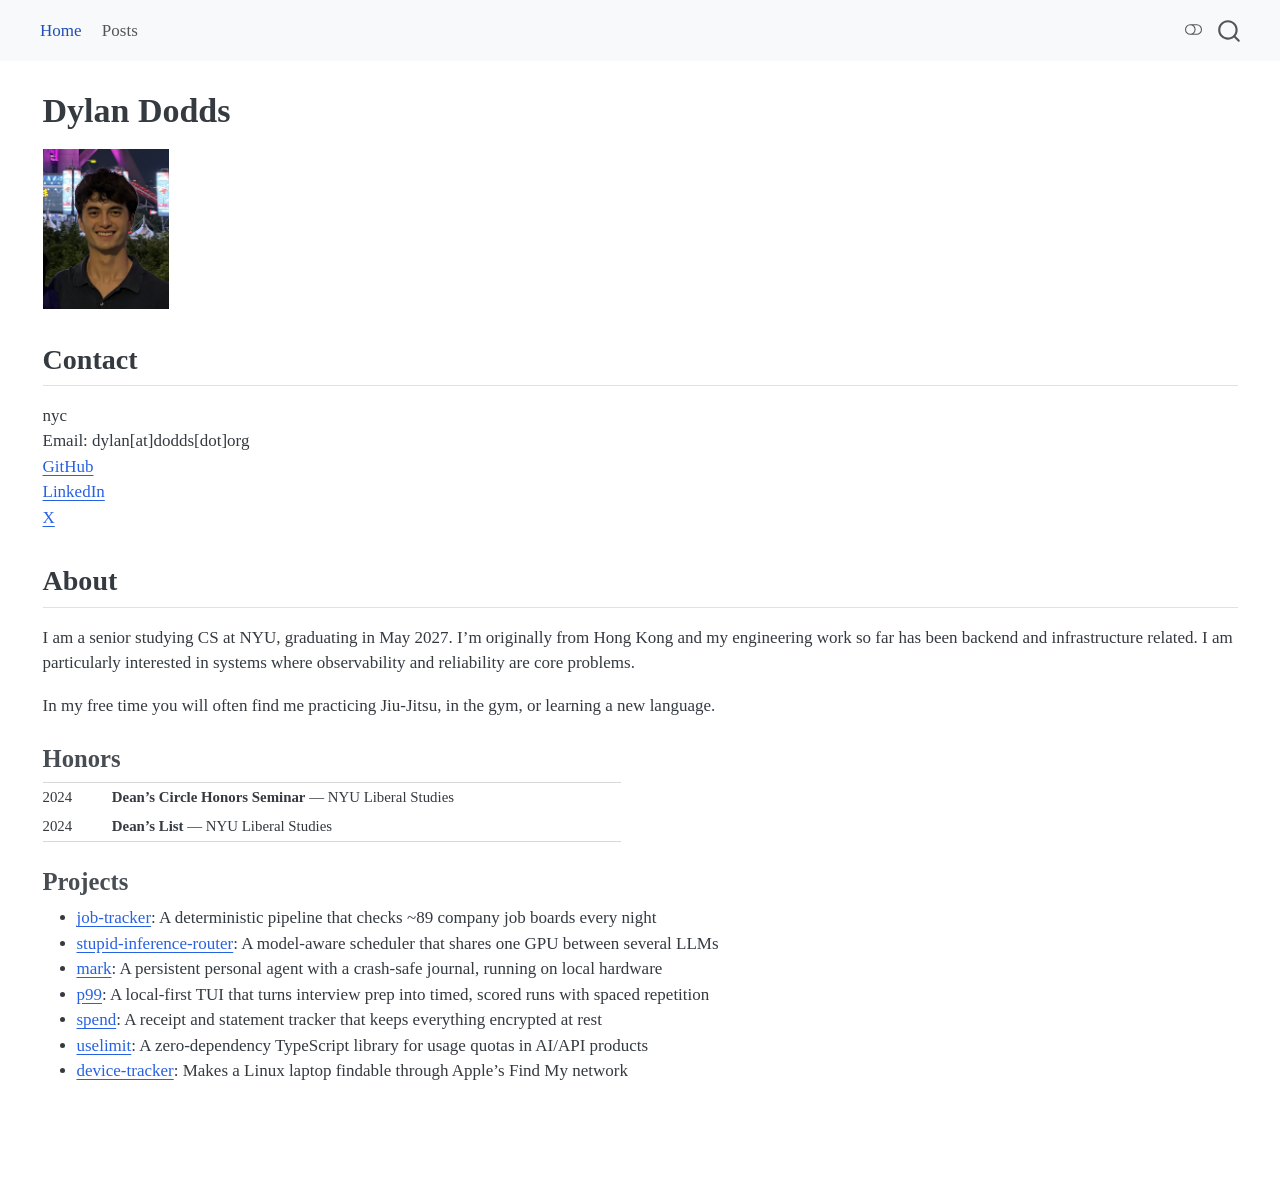
==== index.html @ 0f181d4d "Built site for gh-pages" ====
<!DOCTYPE html>
<html xmlns="http://www.w3.org/1999/xhtml" lang="en" xml:lang="en"><head>

<meta charset="utf-8">
<meta name="generator" content="quarto-1.9.38">

<meta name="viewport" content="width=device-width, initial-scale=1.0, user-scalable=yes">


<title>Dylan Dodds</title>
<style>
/* Default styles provided by pandoc.
** See https://pandoc.org/MANUAL.html#variables-for-html for config info.
*/
code{white-space: pre-wrap;}
span.smallcaps{font-variant: small-caps;}
div.columns{display: flex; gap: min(4vw, 1.5em);}
div.column{flex: auto; overflow-x: auto;}
div.hanging-indent{margin-left: 1.5em; text-indent: -1.5em;}
ul.task-list{list-style: none;}
ul.task-list li input[type="checkbox"] {
  width: 0.8em;
  margin: 0 0.8em 0.2em -1em; /* quarto-specific, see https://github.com/quarto-dev/quarto-cli/issues/4556 */ 
  vertical-align: middle;
}
</style>


<script src="site_libs/quarto-nav/quarto-nav.js"></script>
<script src="site_libs/quarto-nav/headroom.min.js"></script>
<script src="site_libs/clipboard/clipboard.min.js"></script>
<script src="site_libs/quarto-search/autocomplete.umd.js"></script>
<script src="site_libs/quarto-search/fuse.min.js"></script>
<script src="site_libs/quarto-search/quarto-search.js"></script>
<meta name="quarto:offset" content="./">
<script src="site_libs/quarto-html/quarto.js" type="module"></script>
<script src="site_libs/quarto-html/tabsets/tabsets.js" type="module"></script>
<script src="site_libs/quarto-html/popper.min.js"></script>
<script src="site_libs/quarto-html/tippy.umd.min.js"></script>
<script src="site_libs/quarto-html/anchor.min.js"></script>
<link href="site_libs/quarto-html/tippy.css" rel="stylesheet">
<link href="site_libs/quarto-html/quarto-syntax-highlighting-15634bcf2e68342d4ad2dfa704d543f6.css" rel="stylesheet" class="quarto-color-scheme" id="quarto-text-highlighting-styles">
<link href="site_libs/quarto-html/quarto-syntax-highlighting-dark-0a6b7249c26820e032cb0bd839ff02b1.css" rel="stylesheet" class="quarto-color-scheme quarto-color-alternate" id="quarto-text-highlighting-styles">
<link href="site_libs/quarto-html/quarto-syntax-highlighting-15634bcf2e68342d4ad2dfa704d543f6.css" rel="stylesheet" class="quarto-color-scheme-extra" id="quarto-text-highlighting-styles">
<script src="site_libs/bootstrap/bootstrap.min.js"></script>
<link href="site_libs/bootstrap/bootstrap-icons.css" rel="stylesheet">
<link href="site_libs/bootstrap/bootstrap-cee1462fabe726147a45f556baeccdc5.min.css" rel="stylesheet" append-hash="true" class="quarto-color-scheme" id="quarto-bootstrap" data-mode="light">
<link href="site_libs/bootstrap/bootstrap-dark-34559dc9b7cf51fc01126b88b835c85c.min.css" rel="stylesheet" append-hash="true" class="quarto-color-scheme quarto-color-alternate" id="quarto-bootstrap" data-mode="dark">
<link href="site_libs/bootstrap/bootstrap-cee1462fabe726147a45f556baeccdc5.min.css" rel="stylesheet" append-hash="true" class="quarto-color-scheme-extra" id="quarto-bootstrap" data-mode="light">
<script id="quarto-search-options" type="application/json">{
  "location": "navbar",
  "copy-button": false,
  "collapse-after": 3,
  "panel-placement": "end",
  "type": "overlay",
  "limit": 50,
  "keyboard-shortcut": [
    "f",
    "/",
    "s"
  ],
  "show-item-context": false,
  "language": {
    "search-no-results-text": "No results",
    "search-matching-documents-text": "matching documents",
    "search-copy-link-title": "Copy link to search",
    "search-hide-matches-text": "Hide additional matches",
    "search-more-match-text": "more match in this document",
    "search-more-matches-text": "more matches in this document",
    "search-clear-button-title": "Clear",
    "search-text-placeholder": "",
    "search-detached-cancel-button-title": "Cancel",
    "search-submit-button-title": "Submit",
    "search-label": "Search"
  }
}</script>


<link rel="stylesheet" href="styles.css">
</head>

<body class="nav-fixed fullcontent quarto-light"><script id="quarto-html-before-body" type="application/javascript">
    const toggleBodyColorMode = (bsSheetEl) => {
      const mode = bsSheetEl.getAttribute("data-mode");
      const bodyEl = window.document.querySelector("body");
      if (mode === "dark") {
        bodyEl.classList.add("quarto-dark");
        bodyEl.classList.remove("quarto-light");
      } else {
        bodyEl.classList.add("quarto-light");
        bodyEl.classList.remove("quarto-dark");
      }
    }
    const toggleBodyColorPrimary = () => {
      const bsSheetEl = window.document.querySelector("link#quarto-bootstrap:not([rel=disabled-stylesheet])");
      if (bsSheetEl) {
        toggleBodyColorMode(bsSheetEl);
      }
    }
    const setColorSchemeToggle = (alternate) => {
      const toggles = window.document.querySelectorAll('.quarto-color-scheme-toggle');
      for (let i=0; i < toggles.length; i++) {
        const toggle = toggles[i];
        if (toggle) {
          if (alternate) {
            toggle.classList.add("alternate");
          } else {
            toggle.classList.remove("alternate");
          }
        }
      }
    };
    const toggleColorMode = (alternate) => {
      // Switch the stylesheets
      const primaryStylesheets = window.document.querySelectorAll('link.quarto-color-scheme:not(.quarto-color-alternate)');
      const alternateStylesheets = window.document.querySelectorAll('link.quarto-color-scheme.quarto-color-alternate');
      manageTransitions('#quarto-margin-sidebar .nav-link', false);
      if (alternate) {
        // note: dark is layered on light, we don't disable primary!
        enableStylesheet(alternateStylesheets);
        for (const sheetNode of alternateStylesheets) {
          if (sheetNode.id === "quarto-bootstrap") {
            toggleBodyColorMode(sheetNode);
          }
        }
      } else {
        disableStylesheet(alternateStylesheets);
        enableStylesheet(primaryStylesheets)
        toggleBodyColorPrimary();
      }
      manageTransitions('#quarto-margin-sidebar .nav-link', true);
      // Switch the toggles
      setColorSchemeToggle(alternate)
      // Hack to workaround the fact that safari doesn't
      // properly recolor the scrollbar when toggling (#1455)
      if (navigator.userAgent.indexOf('Safari') > 0 && navigator.userAgent.indexOf('Chrome') == -1) {
        manageTransitions("body", false);
        window.scrollTo(0, 1);
        setTimeout(() => {
          window.scrollTo(0, 0);
          manageTransitions("body", true);
        }, 40);
      }
    }
    const disableStylesheet = (stylesheets) => {
      for (let i=0; i < stylesheets.length; i++) {
        const stylesheet = stylesheets[i];
        stylesheet.rel = 'disabled-stylesheet';
      }
    }
    const enableStylesheet = (stylesheets) => {
      for (let i=0; i < stylesheets.length; i++) {
        const stylesheet = stylesheets[i];
        if(stylesheet.rel !== 'stylesheet') { // for Chrome, which will still FOUC without this check
          stylesheet.rel = 'stylesheet';
        }
      }
    }
    const manageTransitions = (selector, allowTransitions) => {
      const els = window.document.querySelectorAll(selector);
      for (let i=0; i < els.length; i++) {
        const el = els[i];
        if (allowTransitions) {
          el.classList.remove('notransition');
        } else {
          el.classList.add('notransition');
        }
      }
    }
    const isFileUrl = () => {
      return window.location.protocol === 'file:';
    }
    const hasAlternateSentinel = () => {
      let styleSentinel = getColorSchemeSentinel();
      if (styleSentinel !== null) {
        return styleSentinel === "alternate";
      } else {
        return false;
      }
    }
    const setStyleSentinel = (alternate) => {
      const value = alternate ? "alternate" : "default";
      if (!isFileUrl()) {
        window.localStorage.setItem("quarto-color-scheme", value);
      } else {
        localAlternateSentinel = value;
      }
    }
    const getColorSchemeSentinel = () => {
      if (!isFileUrl()) {
        const storageValue = window.localStorage.getItem("quarto-color-scheme");
        return storageValue != null ? storageValue : localAlternateSentinel;
      } else {
        return localAlternateSentinel;
      }
    }
    const toggleGiscusIfUsed = (isAlternate, darkModeDefault) => {
      const baseTheme = document.querySelector('#giscus-base-theme')?.value ?? 'light';
      const alternateTheme = document.querySelector('#giscus-alt-theme')?.value ?? 'dark';
      let newTheme = '';
      if(authorPrefersDark) {
        newTheme = isAlternate ? baseTheme : alternateTheme;
      } else {
        newTheme = isAlternate ? alternateTheme : baseTheme;
      }
      const changeGiscusTheme = () => {
        // From: https://github.com/giscus/giscus/issues/336
        const sendMessage = (message) => {
          const iframe = document.querySelector('iframe.giscus-frame');
          if (!iframe) return;
          iframe.contentWindow.postMessage({ giscus: message }, 'https://giscus.app');
        }
        sendMessage({
          setConfig: {
            theme: newTheme
          }
        });
      }
      const isGiscussLoaded = window.document.querySelector('iframe.giscus-frame') !== null;
      if (isGiscussLoaded) {
        changeGiscusTheme();
      }
    };
    const authorPrefersDark = false;
    const darkModeDefault = authorPrefersDark;
      document.querySelector('link#quarto-text-highlighting-styles.quarto-color-scheme-extra').rel = 'disabled-stylesheet';
      document.querySelector('link#quarto-bootstrap.quarto-color-scheme-extra').rel = 'disabled-stylesheet';
    let localAlternateSentinel = darkModeDefault ? 'alternate' : 'default';
    // Dark / light mode switch
    window.quartoToggleColorScheme = () => {
      // Read the current dark / light value
      let toAlternate = !hasAlternateSentinel();
      toggleColorMode(toAlternate);
      setStyleSentinel(toAlternate);
      toggleGiscusIfUsed(toAlternate, darkModeDefault);
      window.dispatchEvent(new Event('resize'));
    };
    // Switch to dark mode if need be
    if (hasAlternateSentinel()) {
      toggleColorMode(true);
    } else {
      toggleColorMode(false);
    }
  </script>

<div id="quarto-search-results"></div>
  <header id="quarto-header" class="headroom fixed-top">
    <nav class="navbar navbar-expand-lg " data-bs-theme="dark">
      <div class="navbar-container container-fluid">
            <div id="quarto-search" class="" title="Search"></div>
          <button class="navbar-toggler" type="button" data-bs-toggle="collapse" data-bs-target="#navbarCollapse" aria-controls="navbarCollapse" role="menu" aria-expanded="false" aria-label="Toggle navigation" onclick="if (window.quartoToggleHeadroom) { window.quartoToggleHeadroom(); }">
  <span class="navbar-toggler-icon"></span>
</button>
          <div class="collapse navbar-collapse" id="navbarCollapse">
            <ul class="navbar-nav navbar-nav-scroll me-auto">
  <li class="nav-item">
    <a class="nav-link active" href="./index.html" aria-current="page"> 
<span class="menu-text">Home</span></a>
  </li>  
  <li class="nav-item">
    <a class="nav-link" href="./posts.html"> 
<span class="menu-text">Posts</span></a>
  </li>  
</ul>
          </div> <!-- /navcollapse -->
            <div class="quarto-navbar-tools">
  <a href="" class="quarto-color-scheme-toggle quarto-navigation-tool  px-1" onclick="window.quartoToggleColorScheme(); return false;" title="Toggle dark mode"><i class="bi"></i></a>
</div>
      </div> <!-- /container-fluid -->
    </nav>
</header>
<!-- content -->
<div id="quarto-content" class="quarto-container page-columns page-rows-contents page-layout-article page-navbar">
<!-- sidebar -->
<!-- margin-sidebar -->
    
<!-- main -->
<main class="content" id="quarto-document-content">


<header id="title-block-header" class="quarto-title-block default">
<div class="quarto-title">
<h1 class="title">Dylan Dodds</h1>
</div>



<div class="quarto-title-meta">

    
  
    
  </div>
  


</header>


<p><img src="images/yourphoto.png" alt="Photo of Dylan Dodds" height="160"></p>
<section id="contact" class="level2">
<h2 class="anchored" data-anchor-id="contact">Contact</h2>
<div class="line-block">nyc<br>
Email: dylan[at]dodds[dot]org<br>
<a href="https://github.com/ida314">GitHub</a><br>
<a href="https://linkedin.com/in/dylandodds">LinkedIn</a><br>
<a href="https://x.com/dyd852">X</a></div>
</section>
<section id="about" class="level2">
<h2 class="anchored" data-anchor-id="about">About</h2>
<p>I am a senior studying CS at NYU, graduating in May 2027. I’m originally from Hong Kong and my engineering work so far has been backend and infrastructure related. I am particularly interested in systems where observability and reliability are core problems.</p>
<p>In my free time you will often find me practicing Jiu-Jitsu, in the gym, or learning a new language.</p>
<section id="honors" class="level3">
<h3 class="anchored" data-anchor-id="honors">Honors</h3>
<table class="table-borderless honors-table caption-top table">
<colgroup>
<col style="width: 12%">
<col style="width: 88%">
</colgroup>
<tbody>
<tr class="odd">
<td style="text-align: left;">2024</td>
<td style="text-align: left;"><strong>Dean’s Circle Honors Seminar</strong> — NYU Liberal Studies</td>
</tr>
<tr class="even">
<td style="text-align: left;">2024</td>
<td style="text-align: left;"><strong>Dean’s List</strong> — NYU Liberal Studies</td>
</tr>
</tbody>
</table>
</section>
<section id="projects" class="level3">
<h3 class="anchored" data-anchor-id="projects">Projects</h3>
<ul>
<li><a href="https://github.com/ida314/job-tracker">job-tracker</a>: A deterministic pipeline that checks ~89 company job boards every night</li>
<li><a href="https://github.com/ida314/stupid-inference-router">stupid-inference-router</a>: A model-aware scheduler that shares one GPU between several LLMs</li>
<li><a href="https://github.com/ida314/mark">mark</a>: A persistent personal agent with a crash-safe journal, running on local hardware</li>
<li><a href="https://github.com/ida314/p99">p99</a>: A local-first TUI that turns interview prep into timed, scored runs with spaced repetition</li>
<li><a href="https://github.com/ida314/spend">spend</a>: A receipt and statement tracker that keeps everything encrypted at rest</li>
<li><a href="https://github.com/ida314/uselimit">uselimit</a>: A zero-dependency TypeScript library for usage quotas in AI/API products</li>
<li><a href="https://github.com/ida314/device-tracker">device-tracker</a>: Makes a Linux laptop findable through Apple’s Find My network</li>
</ul>


</section>
</section>

</main> <!-- /main -->
<script id="quarto-html-after-body" type="application/javascript">
  window.document.addEventListener("DOMContentLoaded", function (event) {
    // Ensure there is a toggle, if there isn't float one in the top right
    if (window.document.querySelector('.quarto-color-scheme-toggle') === null) {
      const a = window.document.createElement('a');
      a.classList.add('top-right');
      a.classList.add('quarto-color-scheme-toggle');
      a.href = "";
      a.onclick = function() { try { window.quartoToggleColorScheme(); } catch {} return false; };
      const i = window.document.createElement("i");
      i.classList.add('bi');
      a.appendChild(i);
      window.document.body.appendChild(a);
    }
    setColorSchemeToggle(hasAlternateSentinel())
    const icon = "";
    const anchorJS = new window.AnchorJS();
    anchorJS.options = {
      placement: 'right',
      icon: icon
    };
    anchorJS.add('.anchored');
    const isCodeAnnotation = (el) => {
      for (const clz of el.classList) {
        if (clz.startsWith('code-annotation-')) {                     
          return true;
        }
      }
      return false;
    }
    const onCopySuccess = function(e) {
      // button target
      const button = e.trigger;
      // don't keep focus
      button.blur();
      // flash "checked"
      button.classList.add('code-copy-button-checked');
      var currentTitle = button.getAttribute("title");
      button.setAttribute("title", "Copied!");
      let tooltip;
      if (window.bootstrap) {
        button.setAttribute("data-bs-toggle", "tooltip");
        button.setAttribute("data-bs-placement", "left");
        button.setAttribute("data-bs-title", "Copied!");
        tooltip = new bootstrap.Tooltip(button, 
          { trigger: "manual", 
            customClass: "code-copy-button-tooltip",
            offset: [0, -8]});
        tooltip.show();    
      }
      setTimeout(function() {
        if (tooltip) {
          tooltip.hide();
          button.removeAttribute("data-bs-title");
          button.removeAttribute("data-bs-toggle");
          button.removeAttribute("data-bs-placement");
        }
        button.setAttribute("title", currentTitle);
        button.classList.remove('code-copy-button-checked');
      }, 1000);
      // clear code selection
      e.clearSelection();
    }
    const getTextToCopy = function(trigger) {
      const outerScaffold = trigger.parentElement.cloneNode(true);
      const codeEl = outerScaffold.querySelector('code');
      for (const childEl of codeEl.children) {
        if (isCodeAnnotation(childEl)) {
          childEl.remove();
        }
      }
      return codeEl.innerText;
    }
    const clipboard = new window.ClipboardJS('.code-copy-button:not([data-in-quarto-modal])', {
      text: getTextToCopy
    });
    clipboard.on('success', onCopySuccess);
    if (window.document.getElementById('quarto-embedded-source-code-modal')) {
      const clipboardModal = new window.ClipboardJS('.code-copy-button[data-in-quarto-modal]', {
        text: getTextToCopy,
        container: window.document.getElementById('quarto-embedded-source-code-modal')
      });
      clipboardModal.on('success', onCopySuccess);
    }
      var localhostRegex = new RegExp(/^(?:http|https):\/\/localhost\:?[0-9]*\//);
      var mailtoRegex = new RegExp(/^mailto:/);
        var filterRegex = new RegExp("https:\/\/dylanyuma\.com");
      var isInternal = (href) => {
          return filterRegex.test(href) || localhostRegex.test(href) || mailtoRegex.test(href);
      }
      // Inspect non-navigation links and adorn them if external
     var links = window.document.querySelectorAll('a[href]:not(.nav-link):not(.navbar-brand):not(.toc-action):not(.sidebar-link):not(.sidebar-item-toggle):not(.pagination-link):not(.no-external):not([aria-hidden]):not(.dropdown-item):not(.quarto-navigation-tool):not(.about-link)');
      for (var i=0; i<links.length; i++) {
        const link = links[i];
        if (!isInternal(link.href)) {
          // undo the damage that might have been done by quarto-nav.js in the case of
          // links that we want to consider external
          if (link.dataset.originalHref !== undefined) {
            link.href = link.dataset.originalHref;
          }
        }
      }
    function tippyHover(el, contentFn, onTriggerFn, onUntriggerFn) {
      const config = {
        allowHTML: true,
        maxWidth: 500,
        delay: 100,
        arrow: false,
        appendTo: function(el) {
            return el.parentElement;
        },
        interactive: true,
        interactiveBorder: 10,
        theme: 'quarto',
        placement: 'bottom-start',
      };
      if (contentFn) {
        config.content = contentFn;
      }
      if (onTriggerFn) {
        config.onTrigger = onTriggerFn;
      }
      if (onUntriggerFn) {
        config.onUntrigger = onUntriggerFn;
      }
      window.tippy(el, config); 
    }
    const noterefs = window.document.querySelectorAll('a[role="doc-noteref"]');
    for (var i=0; i<noterefs.length; i++) {
      const ref = noterefs[i];
      tippyHover(ref, function() {
        // use id or data attribute instead here
        let href = ref.getAttribute('data-footnote-href') || ref.getAttribute('href');
        try { href = new URL(href).hash; } catch {}
        const id = href.replace(/^#\/?/, "");
        const note = window.document.getElementById(id);
        if (note) {
          return note.innerHTML;
        } else {
          return "";
        }
      });
    }
    const xrefs = window.document.querySelectorAll('a.quarto-xref');
    const processXRef = (id, note) => {
      // Strip column container classes
      const stripColumnClz = (el) => {
        el.classList.remove("page-full", "page-columns");
        if (el.children) {
          for (const child of el.children) {
            stripColumnClz(child);
          }
        }
      }
      stripColumnClz(note)
      if (id === null || id.startsWith('sec-')) {
        // Special case sections, only their first couple elements
        const container = document.createElement("div");
        if (note.children && note.children.length > 2) {
          container.appendChild(note.children[0].cloneNode(true));
          for (let i = 1; i < note.children.length; i++) {
            const child = note.children[i];
            if (child.tagName === "P" && child.innerText === "") {
              continue;
            } else {
              container.appendChild(child.cloneNode(true));
              break;
            }
          }
          if (window.Quarto?.typesetMath) {
            window.Quarto.typesetMath(container);
          }
          return container.innerHTML
        } else {
          if (window.Quarto?.typesetMath) {
            window.Quarto.typesetMath(note);
          }
          return note.innerHTML;
        }
      } else {
        // Remove any anchor links if they are present
        const anchorLink = note.querySelector('a.anchorjs-link');
        if (anchorLink) {
          anchorLink.remove();
        }
        if (window.Quarto?.typesetMath) {
          window.Quarto.typesetMath(note);
        }
        if (note.classList.contains("callout")) {
          return note.outerHTML;
        } else {
          return note.innerHTML;
        }
      }
    }
    for (var i=0; i<xrefs.length; i++) {
      const xref = xrefs[i];
      tippyHover(xref, undefined, function(instance) {
        instance.disable();
        let url = xref.getAttribute('href');
        let hash = undefined; 
        if (url.startsWith('#')) {
          hash = url;
        } else {
          try { hash = new URL(url).hash; } catch {}
        }
        if (hash) {
          const id = hash.replace(/^#\/?/, "");
          const note = window.document.getElementById(id);
          if (note !== null) {
            try {
              const html = processXRef(id, note.cloneNode(true));
              instance.setContent(html);
            } finally {
              instance.enable();
              instance.show();
            }
          } else {
            // See if we can fetch this
            fetch(url.split('#')[0])
            .then(res => res.text())
            .then(html => {
              const parser = new DOMParser();
              const htmlDoc = parser.parseFromString(html, "text/html");
              const note = htmlDoc.getElementById(id);
              if (note !== null) {
                const html = processXRef(id, note);
                instance.setContent(html);
              } 
            }).finally(() => {
              instance.enable();
              instance.show();
            });
          }
        } else {
          // See if we can fetch a full url (with no hash to target)
          // This is a special case and we should probably do some content thinning / targeting
          fetch(url)
          .then(res => res.text())
          .then(html => {
            const parser = new DOMParser();
            const htmlDoc = parser.parseFromString(html, "text/html");
            const note = htmlDoc.querySelector('main.content');
            if (note !== null) {
              // This should only happen for chapter cross references
              // (since there is no id in the URL)
              // remove the first header
              if (note.children.length > 0 && note.children[0].tagName === "HEADER") {
                note.children[0].remove();
              }
              const html = processXRef(null, note);
              instance.setContent(html);
            } 
          }).finally(() => {
            instance.enable();
            instance.show();
          });
        }
      }, function(instance) {
      });
    }
        let selectedAnnoteEl;
        const selectorForAnnotation = ( cell, annotation) => {
          let cellAttr = 'data-code-cell="' + cell + '"';
          let lineAttr = 'data-code-annotation="' +  annotation + '"';
          const selector = 'span[' + cellAttr + '][' + lineAttr + ']';
          return selector;
        }
        const selectCodeLines = (annoteEl) => {
          const doc = window.document;
          const targetCell = annoteEl.getAttribute("data-target-cell");
          const targetAnnotation = annoteEl.getAttribute("data-target-annotation");
          const annoteSpan = window.document.querySelector(selectorForAnnotation(targetCell, targetAnnotation));
          const lines = annoteSpan.getAttribute("data-code-lines").split(",");
          const lineIds = lines.map((line) => {
            return targetCell + "-" + line;
          })
          let top = null;
          let height = null;
          let parent = null;
          if (lineIds.length > 0) {
              //compute the position of the single el (top and bottom and make a div)
              const el = window.document.getElementById(lineIds[0]);
              top = el.offsetTop;
              height = el.offsetHeight;
              parent = el.parentElement.parentElement;
            if (lineIds.length > 1) {
              const lastEl = window.document.getElementById(lineIds[lineIds.length - 1]);
              const bottom = lastEl.offsetTop + lastEl.offsetHeight;
              height = bottom - top;
            }
            if (top !== null && height !== null && parent !== null) {
              // cook up a div (if necessary) and position it 
              let div = window.document.getElementById("code-annotation-line-highlight");
              if (div === null) {
                div = window.document.createElement("div");
                div.setAttribute("id", "code-annotation-line-highlight");
                div.style.position = 'absolute';
                parent.appendChild(div);
              }
              div.style.top = top - 2 + "px";
              div.style.height = height + 4 + "px";
              div.style.left = 0;
              let gutterDiv = window.document.getElementById("code-annotation-line-highlight-gutter");
              if (gutterDiv === null) {
                gutterDiv = window.document.createElement("div");
                gutterDiv.setAttribute("id", "code-annotation-line-highlight-gutter");
                gutterDiv.style.position = 'absolute';
                const codeCell = window.document.getElementById(targetCell);
                const gutter = codeCell.querySelector('.code-annotation-gutter');
                gutter.appendChild(gutterDiv);
              }
              gutterDiv.style.top = top - 2 + "px";
              gutterDiv.style.height = height + 4 + "px";
            }
            selectedAnnoteEl = annoteEl;
          }
        };
        const unselectCodeLines = () => {
          const elementsIds = ["code-annotation-line-highlight", "code-annotation-line-highlight-gutter"];
          elementsIds.forEach((elId) => {
            const div = window.document.getElementById(elId);
            if (div) {
              div.remove();
            }
          });
          selectedAnnoteEl = undefined;
        };
          // Handle positioning of the toggle
      window.addEventListener(
        "resize",
        throttle(() => {
          elRect = undefined;
          if (selectedAnnoteEl) {
            selectCodeLines(selectedAnnoteEl);
          }
        }, 10)
      );
      function throttle(fn, ms) {
      let throttle = false;
      let timer;
        return (...args) => {
          if(!throttle) { // first call gets through
              fn.apply(this, args);
              throttle = true;
          } else { // all the others get throttled
              if(timer) clearTimeout(timer); // cancel #2
              timer = setTimeout(() => {
                fn.apply(this, args);
                timer = throttle = false;
              }, ms);
          }
        };
      }
        // Attach click handler to the DT
        const annoteDls = window.document.querySelectorAll('dt[data-target-cell]');
        for (const annoteDlNode of annoteDls) {
          annoteDlNode.addEventListener('click', (event) => {
            const clickedEl = event.target;
            if (clickedEl !== selectedAnnoteEl) {
              unselectCodeLines();
              const activeEl = window.document.querySelector('dt[data-target-cell].code-annotation-active');
              if (activeEl) {
                activeEl.classList.remove('code-annotation-active');
              }
              selectCodeLines(clickedEl);
              clickedEl.classList.add('code-annotation-active');
            } else {
              // Unselect the line
              unselectCodeLines();
              clickedEl.classList.remove('code-annotation-active');
            }
          });
        }
    const findCites = (el) => {
      const parentEl = el.parentElement;
      if (parentEl) {
        const cites = parentEl.dataset.cites;
        if (cites) {
          return {
            el,
            cites: cites.split(' ')
          };
        } else {
          return findCites(el.parentElement)
        }
      } else {
        return undefined;
      }
    };
    var bibliorefs = window.document.querySelectorAll('a[role="doc-biblioref"]');
    for (var i=0; i<bibliorefs.length; i++) {
      const ref = bibliorefs[i];
      const citeInfo = findCites(ref);
      if (citeInfo) {
        tippyHover(citeInfo.el, function() {
          var popup = window.document.createElement('div');
          citeInfo.cites.forEach(function(cite) {
            var citeDiv = window.document.createElement('div');
            citeDiv.classList.add('hanging-indent');
            citeDiv.classList.add('csl-entry');
            var biblioDiv = window.document.getElementById('ref-' + cite);
            if (biblioDiv) {
              citeDiv.innerHTML = biblioDiv.innerHTML;
            }
            popup.appendChild(citeDiv);
          });
          return popup.innerHTML;
        });
      }
    }
  });
  </script>
</div> <!-- /content -->




</body></html>
---- site_libs/quarto-html/tippy.css ----
.tippy-box[data-animation=fade][data-state=hidden]{opacity:0}[data-tippy-root]{max-width:calc(100vw - 10px)}.tippy-box{position:relative;background-color:#333;color:#fff;border-radius:4px;font-size:14px;line-height:1.4;white-space:normal;outline:0;transition-property:transform,visibility,opacity}.tippy-box[data-placement^=top]>.tippy-arrow{bottom:0}.tippy-box[data-placement^=top]>.tippy-arrow:before{bottom:-7px;left:0;border-width:8px 8px 0;border-top-color:initial;transform-origin:center top}.tippy-box[data-placement^=bottom]>.tippy-arrow{top:0}.tippy-box[data-placement^=bottom]>.tippy-arrow:before{top:-7px;left:0;border-width:0 8px 8px;border-bottom-color:initial;transform-origin:center bottom}.tippy-box[data-placement^=left]>.tippy-arrow{right:0}.tippy-box[data-placement^=left]>.tippy-arrow:before{border-width:8px 0 8px 8px;border-left-color:initial;right:-7px;transform-origin:center left}.tippy-box[data-placement^=right]>.tippy-arrow{left:0}.tippy-box[data-placement^=right]>.tippy-arrow:before{left:-7px;border-width:8px 8px 8px 0;border-right-color:initial;transform-origin:center right}.tippy-box[data-inertia][data-state=visible]{transition-timing-function:cubic-bezier(.54,1.5,.38,1.11)}.tippy-arrow{width:16px;height:16px;color:#333}.tippy-arrow:before{content:"";position:absolute;border-color:transparent;border-style:solid}.tippy-content{position:relative;padding:5px 9px;z-index:1}
---- site_libs/quarto-html/quarto-syntax-highlighting-15634bcf2e68342d4ad2dfa704d543f6.css ----
/* quarto syntax highlight colors */
:root {
  --quarto-hl-ot-color: #003B4F;
  --quarto-hl-at-color: #657422;
  --quarto-hl-ss-color: #20794D;
  --quarto-hl-an-color: #5E5E5E;
  --quarto-hl-fu-color: #4758AB;
  --quarto-hl-st-color: #20794D;
  --quarto-hl-cf-color: #003B4F;
  --quarto-hl-op-color: #5E5E5E;
  --quarto-hl-er-color: #AD0000;
  --quarto-hl-bn-color: #AD0000;
  --quarto-hl-al-color: #AD0000;
  --quarto-hl-va-color: #111111;
  --quarto-hl-bu-color: inherit;
  --quarto-hl-ex-color: inherit;
  --quarto-hl-pp-color: #AD0000;
  --quarto-hl-in-color: #5E5E5E;
  --quarto-hl-vs-color: #20794D;
  --quarto-hl-wa-color: #5E5E5E;
  --quarto-hl-do-color: #5E5E5E;
  --quarto-hl-im-color: #00769E;
  --quarto-hl-ch-color: #20794D;
  --quarto-hl-dt-color: #AD0000;
  --quarto-hl-fl-color: #AD0000;
  --quarto-hl-co-color: #5E5E5E;
  --quarto-hl-cv-color: #5E5E5E;
  --quarto-hl-cn-color: #8f5902;
  --quarto-hl-sc-color: #5E5E5E;
  --quarto-hl-dv-color: #AD0000;
  --quarto-hl-kw-color: #003B4F;
}

/* other quarto variables */
:root {
  --quarto-font-monospace: SFMono-Regular, Menlo, Monaco, Consolas, "Liberation Mono", "Courier New", monospace;
}

/* syntax highlight based on Pandoc's rules */
pre > code.sourceCode > span {
  color: #003B4F;
}

code.sourceCode > span {
  color: #003B4F;
}

div.sourceCode,
div.sourceCode pre.sourceCode {
  color: #003B4F;
}

/* Normal */
code span {
  color: #003B4F;
}

/* Alert */
code span.al {
  color: #AD0000;
  font-style: inherit;
}

/* Annotation */
code span.an {
  color: #5E5E5E;
  font-style: inherit;
}

/* Attribute */
code span.at {
  color: #657422;
  font-style: inherit;
}

/* BaseN */
code span.bn {
  color: #AD0000;
  font-style: inherit;
}

/* BuiltIn */
code span.bu {
  font-style: inherit;
}

/* ControlFlow */
code span.cf {
  color: #003B4F;
  font-weight: bold;
  font-style: inherit;
}

/* Char */
code span.ch {
  color: #20794D;
  font-style: inherit;
}

/* Constant */
code span.cn {
  color: #8f5902;
  font-style: inherit;
}

/* Comment */
code span.co {
  color: #5E5E5E;
  font-style: inherit;
}

/* CommentVar */
code span.cv {
  color: #5E5E5E;
  font-style: italic;
}

/* Documentation */
code span.do {
  color: #5E5E5E;
  font-style: italic;
}

/* DataType */
code span.dt {
  color: #AD0000;
  font-style: inherit;
}

/* DecVal */
code span.dv {
  color: #AD0000;
  font-style: inherit;
}

/* Error */
code span.er {
  color: #AD0000;
  font-style: inherit;
}

/* Extension */
code span.ex {
  font-style: inherit;
}

/* Float */
code span.fl {
  color: #AD0000;
  font-style: inherit;
}

/* Function */
code span.fu {
  color: #4758AB;
  font-style: inherit;
}

/* Import */
code span.im {
  color: #00769E;
  font-style: inherit;
}

/* Information */
code span.in {
  color: #5E5E5E;
  font-style: inherit;
}

/* Keyword */
code span.kw {
  color: #003B4F;
  font-weight: bold;
  font-style: inherit;
}

/* Operator */
code span.op {
  color: #5E5E5E;
  font-style: inherit;
}

/* Other */
code span.ot {
  color: #003B4F;
  font-style: inherit;
}

/* Preprocessor */
code span.pp {
  color: #AD0000;
  font-style: inherit;
}

/* SpecialChar */
code span.sc {
  color: #5E5E5E;
  font-style: inherit;
}

/* SpecialString */
code span.ss {
  color: #20794D;
  font-style: inherit;
}

/* String */
code span.st {
  color: #20794D;
  font-style: inherit;
}

/* Variable */
code span.va {
  color: #111111;
  font-style: inherit;
}

/* VerbatimString */
code span.vs {
  color: #20794D;
  font-style: inherit;
}

/* Warning */
code span.wa {
  color: #5E5E5E;
  font-style: italic;
}

.prevent-inlining {
  content: "</";
}

/*# sourceMappingURL=f23921c56f73e400b49028c9186a1aa0.css.map */
---- site_libs/quarto-html/quarto-syntax-highlighting-dark-0a6b7249c26820e032cb0bd839ff02b1.css ----
/* quarto syntax highlight colors */
:root {
  --quarto-hl-al-color: #f07178;
  --quarto-hl-an-color: #d4d0ab;
  --quarto-hl-at-color: #00e0e0;
  --quarto-hl-bn-color: #d4d0ab;
  --quarto-hl-bu-color: #abe338;
  --quarto-hl-ch-color: #abe338;
  --quarto-hl-co-color: #f8f8f2;
  --quarto-hl-cv-color: #ffd700;
  --quarto-hl-cn-color: #ffd700;
  --quarto-hl-cf-color: #ffa07a;
  --quarto-hl-dt-color: #ffa07a;
  --quarto-hl-dv-color: #d4d0ab;
  --quarto-hl-do-color: #f8f8f2;
  --quarto-hl-er-color: #f07178;
  --quarto-hl-ex-color: #00e0e0;
  --quarto-hl-fl-color: #d4d0ab;
  --quarto-hl-fu-color: #ffa07a;
  --quarto-hl-im-color: #abe338;
  --quarto-hl-in-color: #d4d0ab;
  --quarto-hl-kw-color: #ffa07a;
  --quarto-hl-op-color: #ffa07a;
  --quarto-hl-ot-color: #00e0e0;
  --quarto-hl-pp-color: #dcc6e0;
  --quarto-hl-re-color: #00e0e0;
  --quarto-hl-sc-color: #abe338;
  --quarto-hl-ss-color: #abe338;
  --quarto-hl-st-color: #abe338;
  --quarto-hl-va-color: #00e0e0;
  --quarto-hl-vs-color: #abe338;
  --quarto-hl-wa-color: #dcc6e0;
}

/* other quarto variables */
:root {
  --quarto-font-monospace: SFMono-Regular, Menlo, Monaco, Consolas, "Liberation Mono", "Courier New", monospace;
}

/* syntax highlight based on Pandoc's rules */
pre > code.sourceCode > span {
  color: #f8f8f2;
}

code.sourceCode > span {
  color: #f8f8f2;
}

div.sourceCode,
div.sourceCode pre.sourceCode {
  color: #f8f8f2;
}

/* Normal */
code span {
  color: #f8f8f2;
}

/* Alert */
code span.al {
  color: #f07178;
}

/* Annotation */
code span.an {
  color: #d4d0ab;
}

/* Attribute */
code span.at {
  color: #00e0e0;
}

/* BaseN */
code span.bn {
  color: #d4d0ab;
}

/* BuiltIn */
code span.bu {
  color: #abe338;
}

/* ControlFlow */
code span.cf {
  font-weight: bold;
  color: #ffa07a;
}

/* Char */
code span.ch {
  color: #abe338;
}

/* Constant */
code span.cn {
  color: #ffd700;
}

/* Comment */
code span.co {
  font-style: italic;
  color: #f8f8f2;
}

/* CommentVar */
code span.cv {
  color: #ffd700;
}

/* Documentation */
code span.do {
  color: #f8f8f2;
}

/* DataType */
code span.dt {
  color: #ffa07a;
}

/* DecVal */
code span.dv {
  color: #d4d0ab;
}

/* Error */
code span.er {
  color: #f07178;
  text-decoration: underline;
}

/* Extension */
code span.ex {
  font-weight: bold;
  color: #00e0e0;
}

/* Float */
code span.fl {
  color: #d4d0ab;
}

/* Function */
code span.fu {
  color: #ffa07a;
}

/* Import */
code span.im {
  color: #abe338;
}

/* Information */
code span.in {
  color: #d4d0ab;
}

/* Keyword */
code span.kw {
  font-weight: bold;
  color: #ffa07a;
}

/* Operator */
code span.op {
  color: #ffa07a;
}

/* Other */
code span.ot {
  color: #00e0e0;
}

/* Preprocessor */
code span.pp {
  color: #dcc6e0;
}

/* RegionMarker */
code span.re {
  background-color: #f8f8f2;
  color: #00e0e0;
}

/* SpecialChar */
code span.sc {
  color: #abe338;
}

/* SpecialString */
code span.ss {
  color: #abe338;
}

/* String */
code span.st {
  color: #abe338;
}

/* Variable */
code span.va {
  color: #00e0e0;
}

/* VerbatimString */
code span.vs {
  color: #abe338;
}

/* Warning */
code span.wa {
  color: #dcc6e0;
}

.prevent-inlining {
  content: "</";
}

/*# sourceMappingURL=175367c052bafc98bd680af3479823f0.css.map */
---- site_libs/quarto-html/quarto-syntax-highlighting-15634bcf2e68342d4ad2dfa704d543f6.css ----
/* quarto syntax highlight colors */
:root {
  --quarto-hl-ot-color: #003B4F;
  --quarto-hl-at-color: #657422;
  --quarto-hl-ss-color: #20794D;
  --quarto-hl-an-color: #5E5E5E;
  --quarto-hl-fu-color: #4758AB;
  --quarto-hl-st-color: #20794D;
  --quarto-hl-cf-color: #003B4F;
  --quarto-hl-op-color: #5E5E5E;
  --quarto-hl-er-color: #AD0000;
  --quarto-hl-bn-color: #AD0000;
  --quarto-hl-al-color: #AD0000;
  --quarto-hl-va-color: #111111;
  --quarto-hl-bu-color: inherit;
  --quarto-hl-ex-color: inherit;
  --quarto-hl-pp-color: #AD0000;
  --quarto-hl-in-color: #5E5E5E;
  --quarto-hl-vs-color: #20794D;
  --quarto-hl-wa-color: #5E5E5E;
  --quarto-hl-do-color: #5E5E5E;
  --quarto-hl-im-color: #00769E;
  --quarto-hl-ch-color: #20794D;
  --quarto-hl-dt-color: #AD0000;
  --quarto-hl-fl-color: #AD0000;
  --quarto-hl-co-color: #5E5E5E;
  --quarto-hl-cv-color: #5E5E5E;
  --quarto-hl-cn-color: #8f5902;
  --quarto-hl-sc-color: #5E5E5E;
  --quarto-hl-dv-color: #AD0000;
  --quarto-hl-kw-color: #003B4F;
}

/* other quarto variables */
:root {
  --quarto-font-monospace: SFMono-Regular, Menlo, Monaco, Consolas, "Liberation Mono", "Courier New", monospace;
}

/* syntax highlight based on Pandoc's rules */
pre > code.sourceCode > span {
  color: #003B4F;
}

code.sourceCode > span {
  color: #003B4F;
}

div.sourceCode,
div.sourceCode pre.sourceCode {
  color: #003B4F;
}

/* Normal */
code span {
  color: #003B4F;
}

/* Alert */
code span.al {
  color: #AD0000;
  font-style: inherit;
}

/* Annotation */
code span.an {
  color: #5E5E5E;
  font-style: inherit;
}

/* Attribute */
code span.at {
  color: #657422;
  font-style: inherit;
}

/* BaseN */
code span.bn {
  color: #AD0000;
  font-style: inherit;
}

/* BuiltIn */
code span.bu {
  font-style: inherit;
}

/* ControlFlow */
code span.cf {
  color: #003B4F;
  font-weight: bold;
  font-style: inherit;
}

/* Char */
code span.ch {
  color: #20794D;
  font-style: inherit;
}

/* Constant */
code span.cn {
  color: #8f5902;
  font-style: inherit;
}

/* Comment */
code span.co {
  color: #5E5E5E;
  font-style: inherit;
}

/* CommentVar */
code span.cv {
  color: #5E5E5E;
  font-style: italic;
}

/* Documentation */
code span.do {
  color: #5E5E5E;
  font-style: italic;
}

/* DataType */
code span.dt {
  color: #AD0000;
  font-style: inherit;
}

/* DecVal */
code span.dv {
  color: #AD0000;
  font-style: inherit;
}

/* Error */
code span.er {
  color: #AD0000;
  font-style: inherit;
}

/* Extension */
code span.ex {
  font-style: inherit;
}

/* Float */
code span.fl {
  color: #AD0000;
  font-style: inherit;
}

/* Function */
code span.fu {
  color: #4758AB;
  font-style: inherit;
}

/* Import */
code span.im {
  color: #00769E;
  font-style: inherit;
}

/* Information */
code span.in {
  color: #5E5E5E;
  font-style: inherit;
}

/* Keyword */
code span.kw {
  color: #003B4F;
  font-weight: bold;
  font-style: inherit;
}

/* Operator */
code span.op {
  color: #5E5E5E;
  font-style: inherit;
}

/* Other */
code span.ot {
  color: #003B4F;
  font-style: inherit;
}

/* Preprocessor */
code span.pp {
  color: #AD0000;
  font-style: inherit;
}

/* SpecialChar */
code span.sc {
  color: #5E5E5E;
  font-style: inherit;
}

/* SpecialString */
code span.ss {
  color: #20794D;
  font-style: inherit;
}

/* String */
code span.st {
  color: #20794D;
  font-style: inherit;
}

/* Variable */
code span.va {
  color: #111111;
  font-style: inherit;
}

/* VerbatimString */
code span.vs {
  color: #20794D;
  font-style: inherit;
}

/* Warning */
code span.wa {
  color: #5E5E5E;
  font-style: italic;
}

.prevent-inlining {
  content: "</";
}

/*# sourceMappingURL=f23921c56f73e400b49028c9186a1aa0.css.map */
---- styles.css ----
/* Compact honors table on the homepage */
.honors-table {
  font-size: 0.875rem;
  max-width: 34rem;
  margin-top: 0.25rem;
}

.honors-table td {
  padding: 0.2rem 0.5rem 0.2rem 0;
}

/* Pin content to the left, in line with the navbar links, and let it fill the window: Quarto centres a capped column between 5fr gutters */
@media (min-width: 992px) {
  body .page-columns {
    grid-template-columns: [screen-start] 1.5em [screen-start-inset] 0 [page-start page-start-inset] 0 [body-start-outset] 0 [body-start] 1em [body-content-start] minmax(500px, 1fr) [body-content-end] 1.5em [body-end] 35px [body-end-outset] minmax(75px, 145px) [page-end-inset] 35px [page-end] 0 [screen-end-inset] 1.5em [screen-end];
  }

  body.fullcontent:not(.floating):not(.docked) .page-columns {
    grid-template-columns: [screen-start] 1.5em [screen-start-inset] 0 [page-start page-start-inset] 0 [body-start-outset] 0 [body-start] 1em [body-content-start] minmax(500px, 1fr) [body-content-end] 1em [body-end] 0 [body-end-outset] 0 [page-end-inset page-end] 0 [screen-end-inset] 1.5em;
  }
}

@media (min-width: 768px) and (max-width: 991.98px) {
  body .page-columns {
    grid-template-columns: [screen-start] 1.5em [screen-start-inset page-start page-start-inset body-start-outset] 0 [body-start] 1em [body-content-start] minmax(500px, 1fr) [body-content-end] 1.5em [body-end] 35px [body-end-outset] minmax(75px, 145px) [page-end-inset] 35px [page-end] 0 [screen-end-inset] 1.5em [screen-end];
  }

  body.fullcontent:not(.floating):not(.docked) .page-columns {
    grid-template-columns: [screen-start] 1.5em [screen-start-inset page-start page-start-inset body-start-outset] 0 [body-start] 1em [body-content-start] minmax(500px, 1fr) [body-content-end] 1em [body-end body-end-outset page-end-inset page-end] 0 [screen-end-inset] 1.5em [screen-end];
  }
}

/* Posts listing: one plain line per post, date first */
.post-list {
  list-style: none;
  padding-left: 0;
}

.post-date {
  display: inline-block;
  min-width: 5.5em;
  color: var(--bs-secondary-color);
  font-size: 0.875rem;
  white-space: nowrap;
}
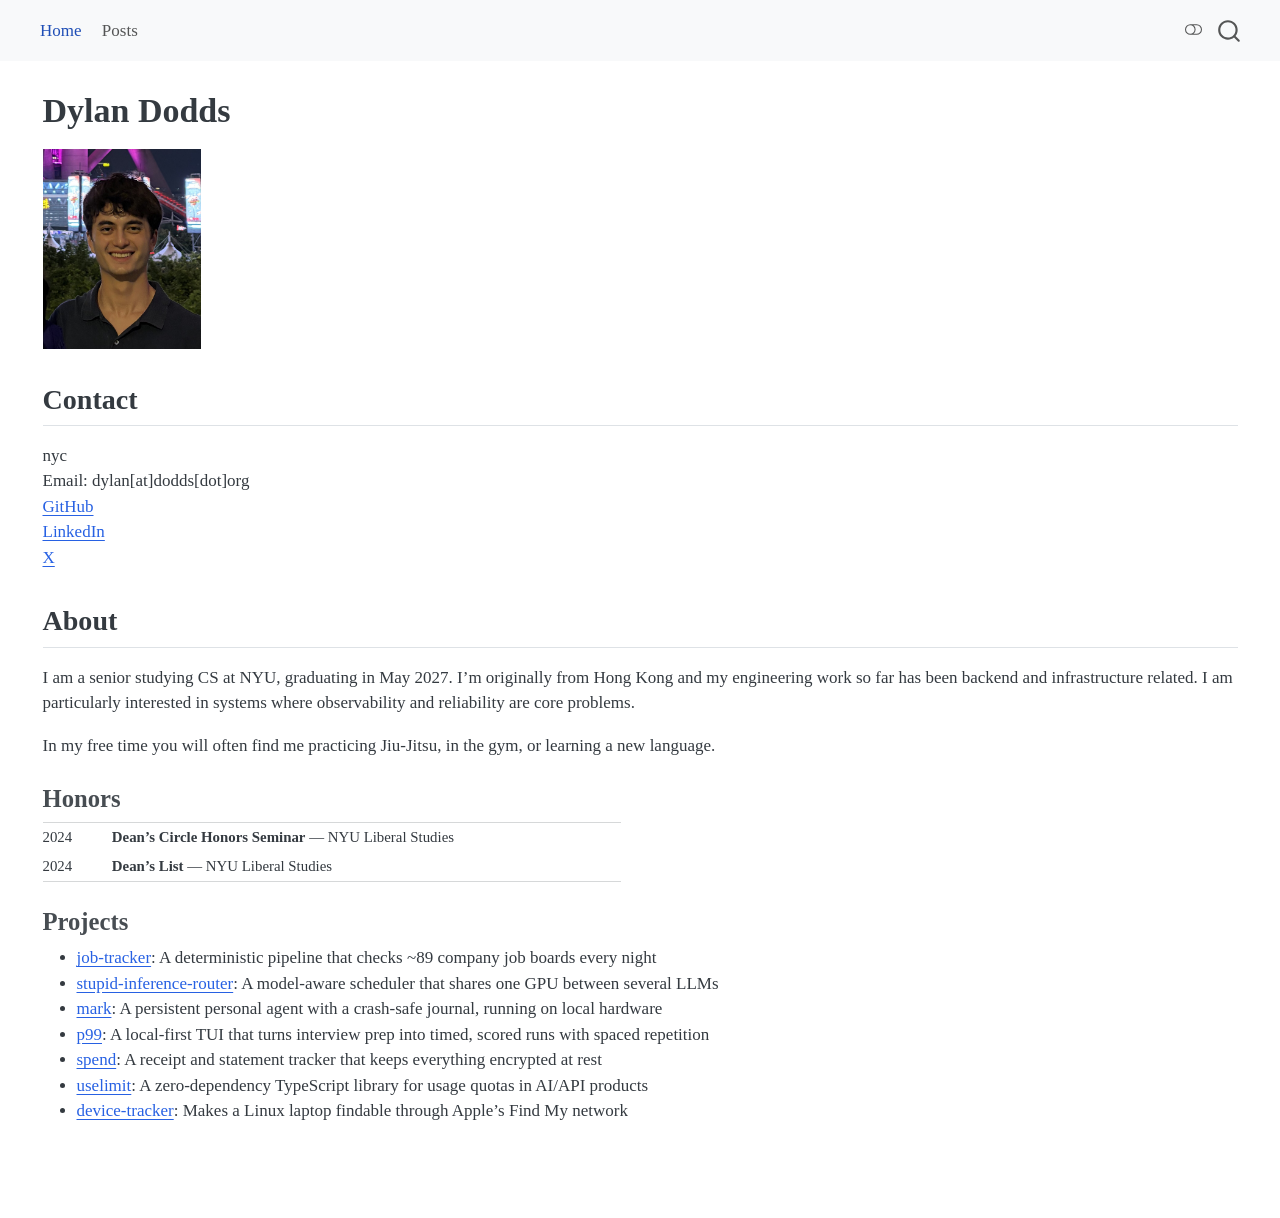
==== commit b7fd42ff: "Built site for gh-pages" ====
--- a/index.html
+++ b/index.html
@@ -297,7 +297,7 @@
 </header>
 
 
-<p><img src="images/yourphoto.png" alt="Photo of Dylan Dodds" height="160"></p>
+<p><img src="images/yourphoto.png" alt="Photo of Dylan Dodds" height="200"></p>
 <section id="contact" class="level2">
 <h2 class="anchored" data-anchor-id="contact">Contact</h2>
 <div class="line-block">nyc<br>
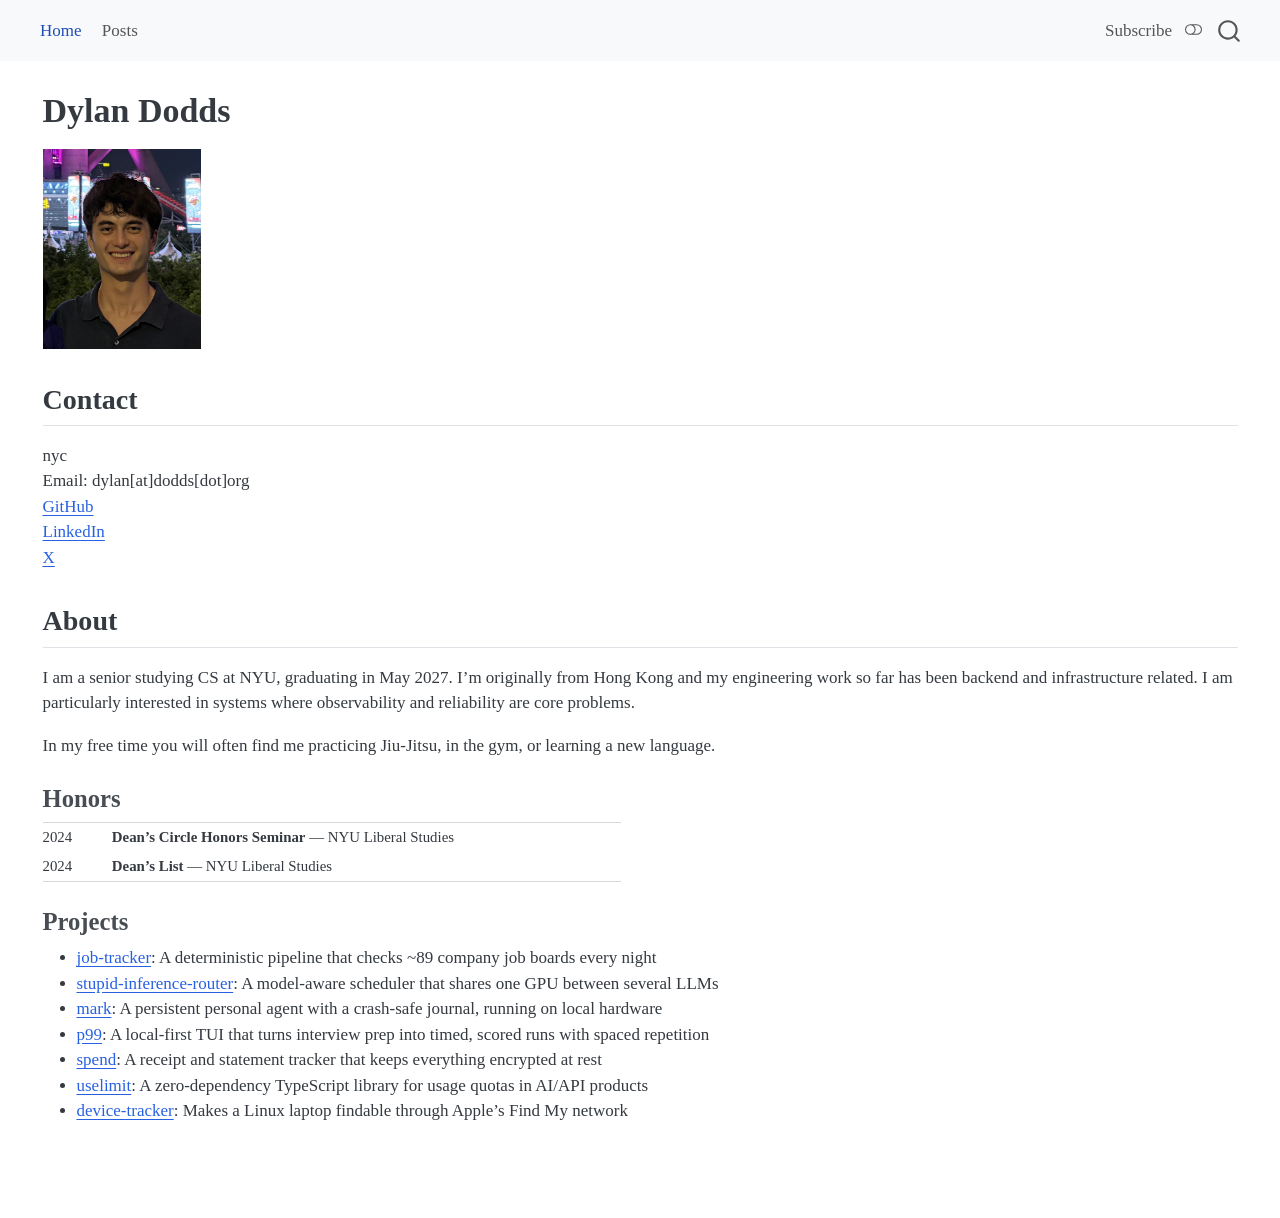
==== commit 56908556: "Built site for gh-pages" ====
--- a/index.html
+++ b/index.html
@@ -44,9 +44,9 @@
 <link href="site_libs/quarto-html/quarto-syntax-highlighting-15634bcf2e68342d4ad2dfa704d543f6.css" rel="stylesheet" class="quarto-color-scheme-extra" id="quarto-text-highlighting-styles">
 <script src="site_libs/bootstrap/bootstrap.min.js"></script>
 <link href="site_libs/bootstrap/bootstrap-icons.css" rel="stylesheet">
-<link href="site_libs/bootstrap/bootstrap-cee1462fabe726147a45f556baeccdc5.min.css" rel="stylesheet" append-hash="true" class="quarto-color-scheme" id="quarto-bootstrap" data-mode="light">
-<link href="site_libs/bootstrap/bootstrap-dark-34559dc9b7cf51fc01126b88b835c85c.min.css" rel="stylesheet" append-hash="true" class="quarto-color-scheme quarto-color-alternate" id="quarto-bootstrap" data-mode="dark">
-<link href="site_libs/bootstrap/bootstrap-cee1462fabe726147a45f556baeccdc5.min.css" rel="stylesheet" append-hash="true" class="quarto-color-scheme-extra" id="quarto-bootstrap" data-mode="light">
+<link href="site_libs/bootstrap/bootstrap-7344aac3687f4313a0ade5c2f20c4d31.min.css" rel="stylesheet" append-hash="true" class="quarto-color-scheme" id="quarto-bootstrap" data-mode="light">
+<link href="site_libs/bootstrap/bootstrap-dark-7c19b09de562dc9f374fb591ae4bbbac.min.css" rel="stylesheet" append-hash="true" class="quarto-color-scheme quarto-color-alternate" id="quarto-bootstrap" data-mode="dark">
+<link href="site_libs/bootstrap/bootstrap-7344aac3687f4313a0ade5c2f20c4d31.min.css" rel="stylesheet" append-hash="true" class="quarto-color-scheme-extra" id="quarto-bootstrap" data-mode="light">
 <script id="quarto-search-options" type="application/json">{
   "location": "navbar",
   "copy-button": false,
@@ -346,6 +346,20 @@
 </section>
 
 </main> <!-- /main -->
+<!-- Buttondown signup in the navbar. Quarto's navbar config only takes links, so the dropdown is moved in beside the dark-mode toggle. -->
+<div class="dropdown subscribe-dropdown" id="subscribe-dropdown">
+  <a href="#" class="nav-link quarto-navigation-tool px-1" role="button" data-bs-toggle="dropdown" data-bs-auto-close="outside" data-bs-display="static" aria-expanded="false">Subscribe</a>
+  <div class="dropdown-menu dropdown-menu-end">
+    <form class="subscribe-form" action="https://buttondown.com/api/emails/embed-subscribe/dylandodds" method="post" target="_blank">
+      <label for="bd-email">Get new posts by email</label>
+      <input type="email" name="email" id="bd-email" class="form-control form-control-sm" placeholder="you@example.com" required="">
+      <button type="submit" class="btn btn-sm btn-outline-secondary">Subscribe</button>
+    </form>
+  </div>
+</div>
+<script>
+  document.querySelector(".quarto-navbar-tools")?.prepend(document.getElementById("subscribe-dropdown"));
+</script>
 <script id="quarto-html-after-body" type="application/javascript">
   window.document.addEventListener("DOMContentLoaded", function (event) {
     // Ensure there is a toggle, if there isn't float one in the top right
--- a/styles.css
+++ b/styles.css
@@ -43,3 +43,45 @@
   font-size: 0.875rem;
   white-space: nowrap;
 }
+
+.post-pin {
+  color: var(--bs-secondary-color);
+  font-size: 0.8em;
+}
+
+/* Buttondown signup dropdown in the navbar, beside the dark-mode toggle */
+.subscribe-dropdown {
+  display: inline-block;
+}
+
+.subscribe-dropdown .dropdown-menu {
+  padding: 0.75rem;
+}
+
+/* On narrow screens the toggle sits at the left, so open the box from the navbar's left edge instead of off-screen */
+@media (max-width: 991.98px) {
+  .subscribe-dropdown {
+    position: static;
+  }
+
+  .subscribe-dropdown .dropdown-menu[data-bs-popper] {
+    left: 1rem;
+    right: auto;
+  }
+}
+
+.subscribe-form {
+  display: flex;
+  flex-direction: column;
+  gap: 0.5rem;
+  width: 16rem;
+  max-width: calc(100vw - 2rem);
+  font-size: 0.875rem;
+}
+
+/* Darkly's outline-secondary is too dim to read as clickable, so follow the dropdown's text in both themes (the navbar's data-bs-theme="dark" makes --bs-body-color light even in light mode) */
+.subscribe-form button {
+  align-self: flex-start;
+  --bs-btn-color: var(--bs-dropdown-color);
+  --bs-btn-border-color: var(--bs-dropdown-color);
+}
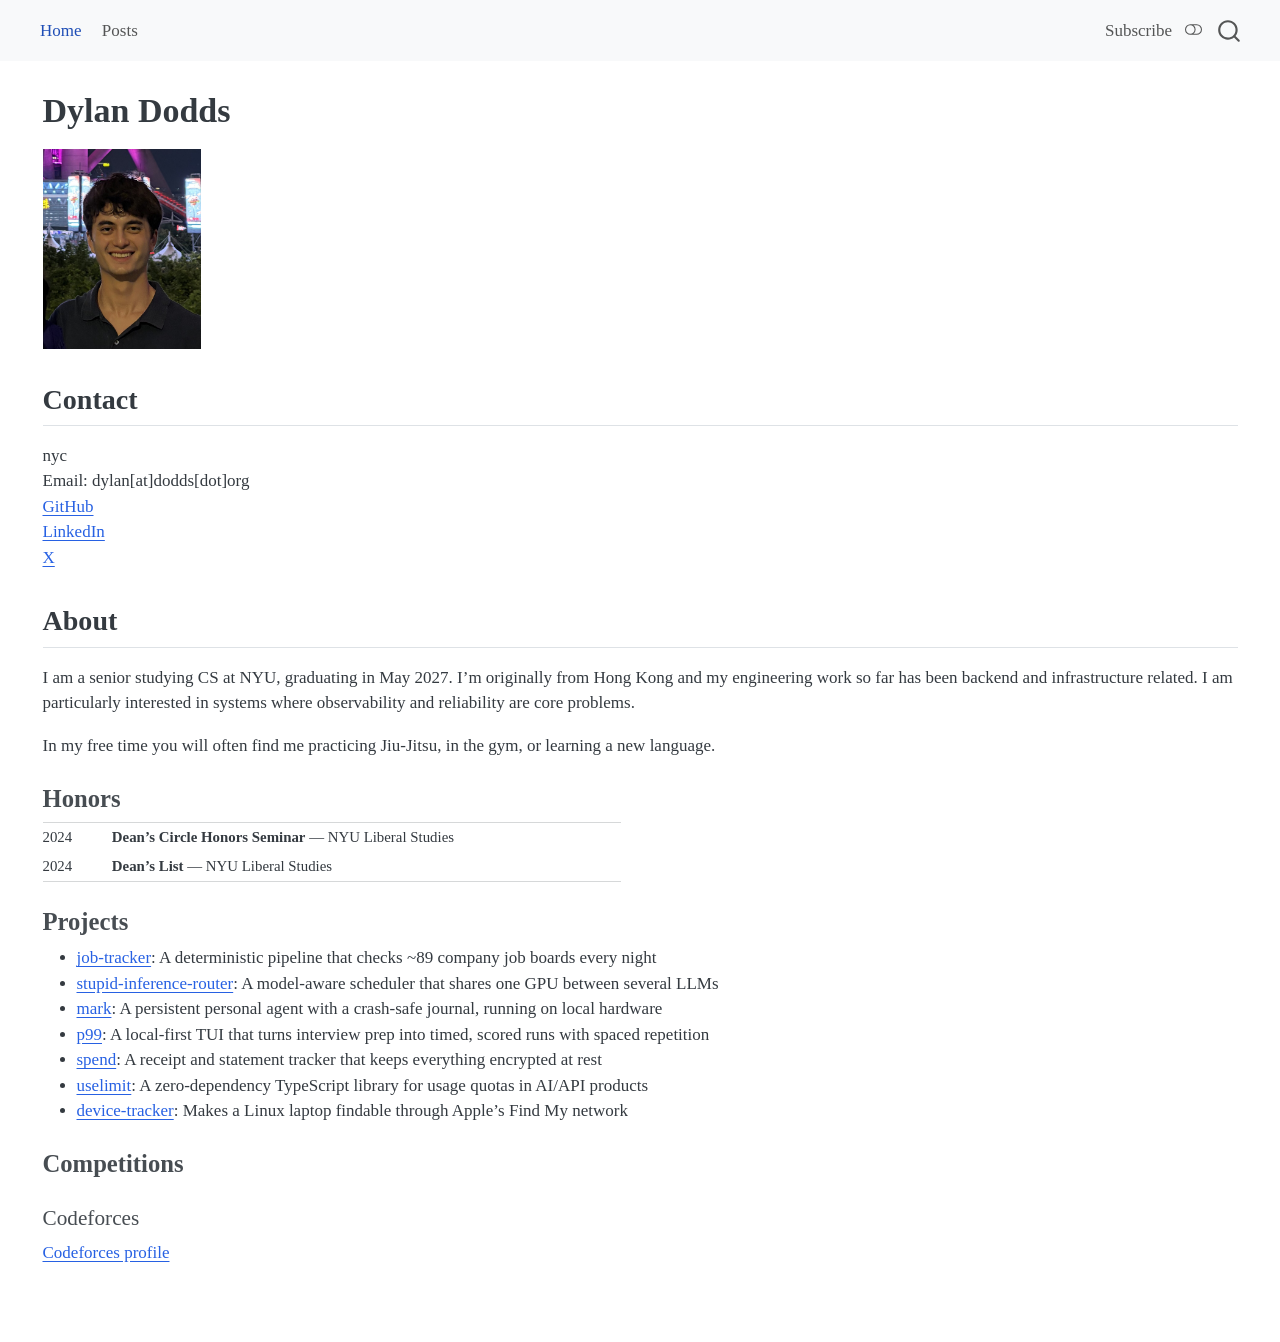
==== commit 04192b44: "Built site for gh-pages" ====
--- a/index.html
+++ b/index.html
@@ -44,9 +44,9 @@
 <link href="site_libs/quarto-html/quarto-syntax-highlighting-15634bcf2e68342d4ad2dfa704d543f6.css" rel="stylesheet" class="quarto-color-scheme-extra" id="quarto-text-highlighting-styles">
 <script src="site_libs/bootstrap/bootstrap.min.js"></script>
 <link href="site_libs/bootstrap/bootstrap-icons.css" rel="stylesheet">
-<link href="site_libs/bootstrap/bootstrap-7344aac3687f4313a0ade5c2f20c4d31.min.css" rel="stylesheet" append-hash="true" class="quarto-color-scheme" id="quarto-bootstrap" data-mode="light">
-<link href="site_libs/bootstrap/bootstrap-dark-7c19b09de562dc9f374fb591ae4bbbac.min.css" rel="stylesheet" append-hash="true" class="quarto-color-scheme quarto-color-alternate" id="quarto-bootstrap" data-mode="dark">
-<link href="site_libs/bootstrap/bootstrap-7344aac3687f4313a0ade5c2f20c4d31.min.css" rel="stylesheet" append-hash="true" class="quarto-color-scheme-extra" id="quarto-bootstrap" data-mode="light">
+<link href="site_libs/bootstrap/bootstrap-1ce5cc28eb08e6ff53b2071181f30ae7.min.css" rel="stylesheet" append-hash="true" class="quarto-color-scheme" id="quarto-bootstrap" data-mode="light">
+<link href="site_libs/bootstrap/bootstrap-dark-9bd302c1d9219611f1dc7a5827644a62.min.css" rel="stylesheet" append-hash="true" class="quarto-color-scheme quarto-color-alternate" id="quarto-bootstrap" data-mode="dark">
+<link href="site_libs/bootstrap/bootstrap-1ce5cc28eb08e6ff53b2071181f30ae7.min.css" rel="stylesheet" append-hash="true" class="quarto-color-scheme-extra" id="quarto-bootstrap" data-mode="light">
 <script id="quarto-search-options" type="application/json">{
   "location": "navbar",
   "copy-button": false,
@@ -74,6 +74,7 @@
     "search-label": "Search"
   }
 }</script>
+<link rel="alternate" type="application/rss+xml" title="Dylan Dodds" href="./posts.xml">
 
 
 <link rel="stylesheet" href="styles.css">
@@ -340,8 +341,18 @@
 <li><a href="https://github.com/ida314/uselimit">uselimit</a>: A zero-dependency TypeScript library for usage quotas in AI/API products</li>
 <li><a href="https://github.com/ida314/device-tracker">device-tracker</a>: Makes a Linux laptop findable through Apple’s Find My network</li>
 </ul>
-
-
+</section>
+<section id="competitions" class="level3">
+<h3 class="anchored" data-anchor-id="competitions">Competitions</h3>
+<section id="codeforces" class="level4">
+<h4 class="anchored" data-anchor-id="codeforces">Codeforces</h4>
+<div id="cf-graph" class="cf-graph" data-handle="ida8">
+<a class="cf-fallback" href="https://codeforces.com/profile/ida8" target="_blank" rel="noopener">Codeforces profile</a>
+</div>
+<script src="cf-graph.js"></script>
+
+
+</section>
 </section>
 </section>
 
--- a/styles.css
+++ b/styles.css
@@ -85,3 +85,91 @@
   --bs-btn-color: var(--bs-dropdown-color);
   --bs-btn-border-color: var(--bs-dropdown-color);
 }
+
+/* Codeforces rating graph, drawn by cf-graph.js to match the one on codeforces.com */
+.cf-graph {
+  max-width: 850px;
+  --cf-label: #545454;
+}
+
+/* The link is only for when the graph can't load, so wait before showing it */
+.cf-fallback {
+  animation: cf-show 0s 2s both;
+}
+
+@keyframes cf-show {
+  from { visibility: hidden; }
+  to { visibility: visible; }
+}
+
+.cf-header {
+  display: flex;
+  width: fit-content;
+  align-items: center;
+  gap: 8px;
+  /* Sit in the empty strip above the plot, level with the dropdown */
+  position: relative;
+  z-index: 1;
+  margin-bottom: -26px;
+  text-decoration: none;
+}
+
+.cf-header img {
+  height: 40px;
+  width: auto;
+}
+
+.cf-handle {
+  color: var(--cf-rank);
+  font: bold 16px Arial, "Liberation Sans", Helvetica, sans-serif;
+}
+
+body.quarto-dark .cf-handle {
+  color: var(--cf-rank-dark);
+}
+
+.cf-plot {
+  position: relative;
+}
+
+.cf-link {
+  display: block;
+}
+
+body.quarto-dark .cf-graph {
+  --cf-label: #c8c8c8;
+}
+
+.cf-graph svg {
+  display: block;
+  max-width: 100%;
+}
+
+.cf-graph text {
+  font: 13px Arial, "Liberation Sans", Helvetica, sans-serif;
+}
+
+.cf-label {
+  fill: var(--cf-label);
+}
+
+.cf-graph .cf-grid {
+  stroke: #545454;
+  stroke-opacity: 0.22;
+  stroke-width: 1;
+}
+
+.cf-graph select {
+  position: absolute;
+  top: 1.75px;
+  right: 16.25px;
+  width: 77px;
+  height: 19px;
+  padding: 0 0 0 2px;
+  appearance: none;
+  background: #e9e9ed url("data:image/svg+xml,%3Csvg xmlns='http://www.w3.org/2000/svg' width='7' height='4'%3E%3Cpath d='M.5.5l3 3 3-3' fill='none' stroke='%23222' stroke-width='1'/%3E%3C/svg%3E") no-repeat right 7.5px center;
+  border: 1px solid #8f8f9d;
+  border-radius: 4px;
+  color: #000;
+  font: 11px Arial, "Liberation Sans", Helvetica, sans-serif;
+}
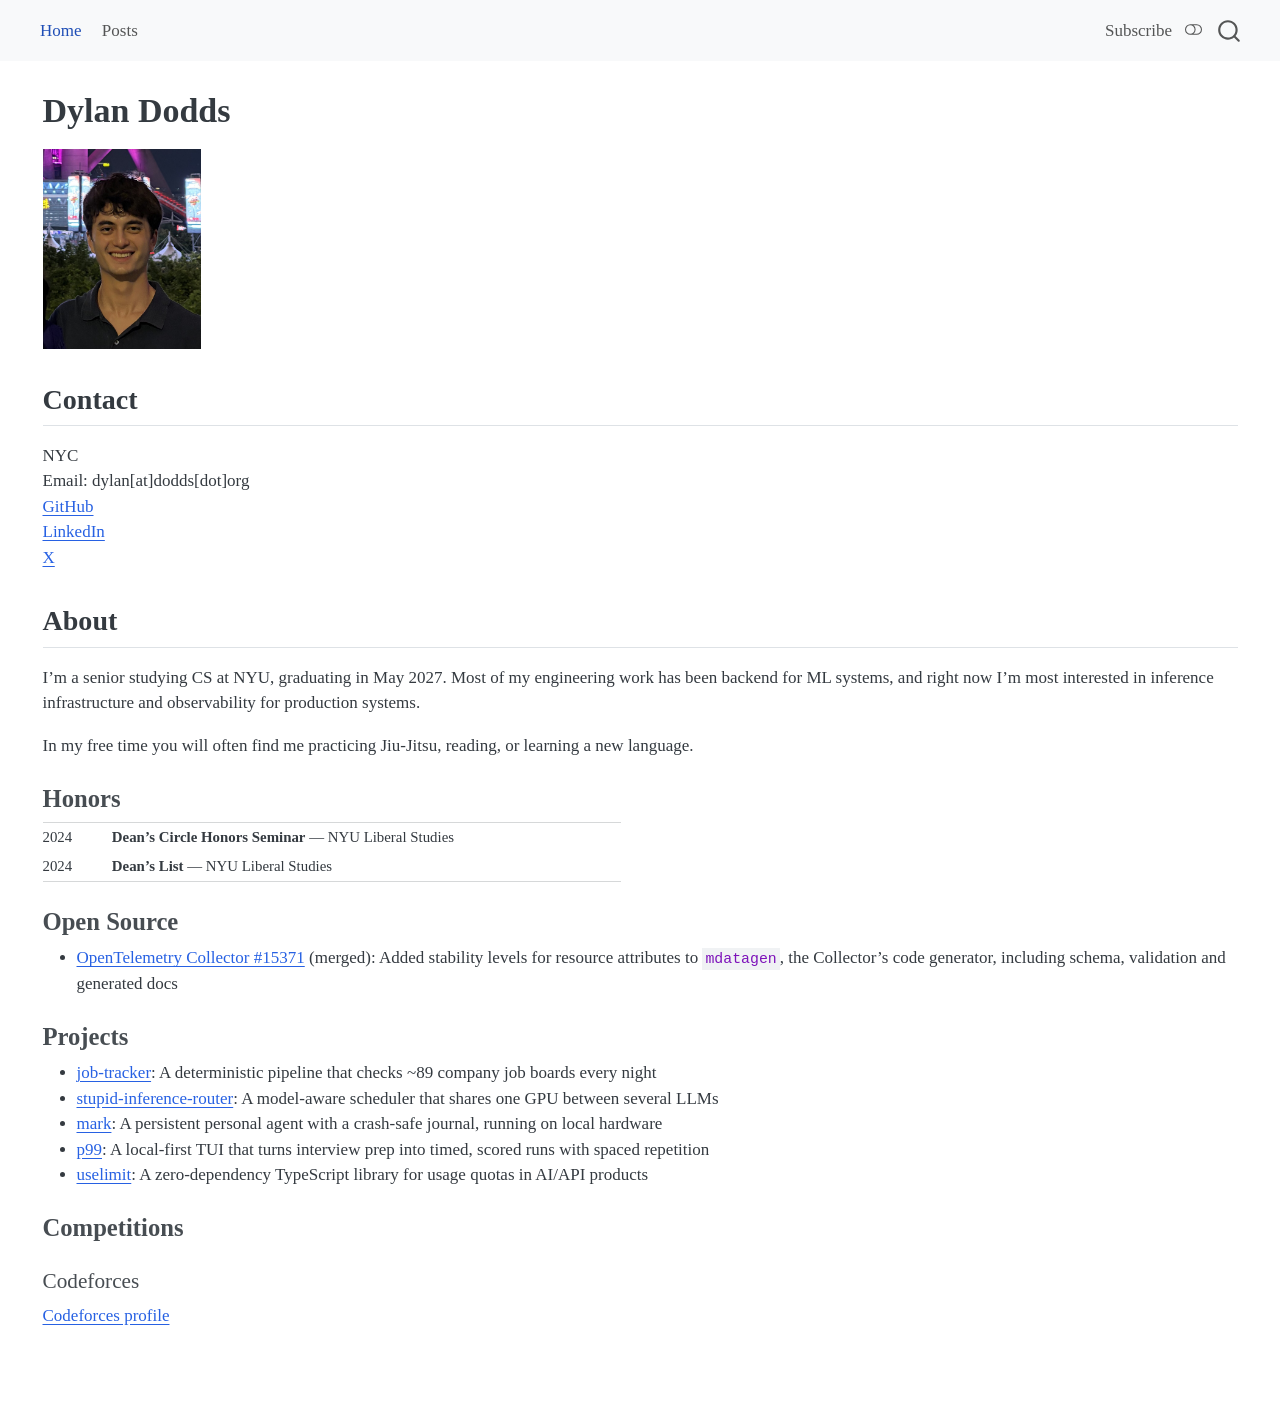
==== commit 000bd0d3: "Built site for gh-pages" ====
--- a/index.html
+++ b/index.html
@@ -44,9 +44,9 @@
 <link href="site_libs/quarto-html/quarto-syntax-highlighting-15634bcf2e68342d4ad2dfa704d543f6.css" rel="stylesheet" class="quarto-color-scheme-extra" id="quarto-text-highlighting-styles">
 <script src="site_libs/bootstrap/bootstrap.min.js"></script>
 <link href="site_libs/bootstrap/bootstrap-icons.css" rel="stylesheet">
-<link href="site_libs/bootstrap/bootstrap-1ce5cc28eb08e6ff53b2071181f30ae7.min.css" rel="stylesheet" append-hash="true" class="quarto-color-scheme" id="quarto-bootstrap" data-mode="light">
-<link href="site_libs/bootstrap/bootstrap-dark-9bd302c1d9219611f1dc7a5827644a62.min.css" rel="stylesheet" append-hash="true" class="quarto-color-scheme quarto-color-alternate" id="quarto-bootstrap" data-mode="dark">
-<link href="site_libs/bootstrap/bootstrap-1ce5cc28eb08e6ff53b2071181f30ae7.min.css" rel="stylesheet" append-hash="true" class="quarto-color-scheme-extra" id="quarto-bootstrap" data-mode="light">
+<link href="site_libs/bootstrap/bootstrap-8152e7a993f9d015da95f72086a08ce3.min.css" rel="stylesheet" append-hash="true" class="quarto-color-scheme" id="quarto-bootstrap" data-mode="light">
+<link href="site_libs/bootstrap/bootstrap-dark-4c639cf1204d186d16213dfe540f7d62.min.css" rel="stylesheet" append-hash="true" class="quarto-color-scheme quarto-color-alternate" id="quarto-bootstrap" data-mode="dark">
+<link href="site_libs/bootstrap/bootstrap-8152e7a993f9d015da95f72086a08ce3.min.css" rel="stylesheet" append-hash="true" class="quarto-color-scheme-extra" id="quarto-bootstrap" data-mode="light">
 <script id="quarto-search-options" type="application/json">{
   "location": "navbar",
   "copy-button": false,
@@ -301,7 +301,7 @@
 <p><img src="images/yourphoto.png" alt="Photo of Dylan Dodds" height="200"></p>
 <section id="contact" class="level2">
 <h2 class="anchored" data-anchor-id="contact">Contact</h2>
-<div class="line-block">nyc<br>
+<div class="line-block">NYC<br>
 Email: dylan[at]dodds[dot]org<br>
 <a href="https://github.com/ida314">GitHub</a><br>
 <a href="https://linkedin.com/in/dylandodds">LinkedIn</a><br>
@@ -309,8 +309,8 @@
 </section>
 <section id="about" class="level2">
 <h2 class="anchored" data-anchor-id="about">About</h2>
-<p>I am a senior studying CS at NYU, graduating in May 2027. I’m originally from Hong Kong and my engineering work so far has been backend and infrastructure related. I am particularly interested in systems where observability and reliability are core problems.</p>
-<p>In my free time you will often find me practicing Jiu-Jitsu, in the gym, or learning a new language.</p>
+<p>I’m a senior studying CS at NYU, graduating in May 2027. Most of my engineering work has been backend for ML systems, and right now I’m most interested in inference infrastructure and observability for production systems.</p>
+<p>In my free time you will often find me practicing Jiu-Jitsu, reading, or learning a new language.</p>
 <section id="honors" class="level3">
 <h3 class="anchored" data-anchor-id="honors">Honors</h3>
 <table class="table-borderless honors-table caption-top table">
@@ -330,6 +330,12 @@
 </tbody>
 </table>
 </section>
+<section id="open-source" class="level3">
+<h3 class="anchored" data-anchor-id="open-source">Open Source</h3>
+<ul>
+<li><a href="https://github.com/open-telemetry/opentelemetry-collector/pull/15371">OpenTelemetry Collector #15371</a> (merged): Added stability levels for resource attributes to <code>mdatagen</code>, the Collector’s code generator, including schema, validation and generated docs</li>
+</ul>
+</section>
 <section id="projects" class="level3">
 <h3 class="anchored" data-anchor-id="projects">Projects</h3>
 <ul>
@@ -337,9 +343,7 @@
 <li><a href="https://github.com/ida314/stupid-inference-router">stupid-inference-router</a>: A model-aware scheduler that shares one GPU between several LLMs</li>
 <li><a href="https://github.com/ida314/mark">mark</a>: A persistent personal agent with a crash-safe journal, running on local hardware</li>
 <li><a href="https://github.com/ida314/p99">p99</a>: A local-first TUI that turns interview prep into timed, scored runs with spaced repetition</li>
-<li><a href="https://github.com/ida314/spend">spend</a>: A receipt and statement tracker that keeps everything encrypted at rest</li>
 <li><a href="https://github.com/ida314/uselimit">uselimit</a>: A zero-dependency TypeScript library for usage quotas in AI/API products</li>
-<li><a href="https://github.com/ida314/device-tracker">device-tracker</a>: Makes a Linux laptop findable through Apple’s Find My network</li>
 </ul>
 </section>
 <section id="competitions" class="level3">
